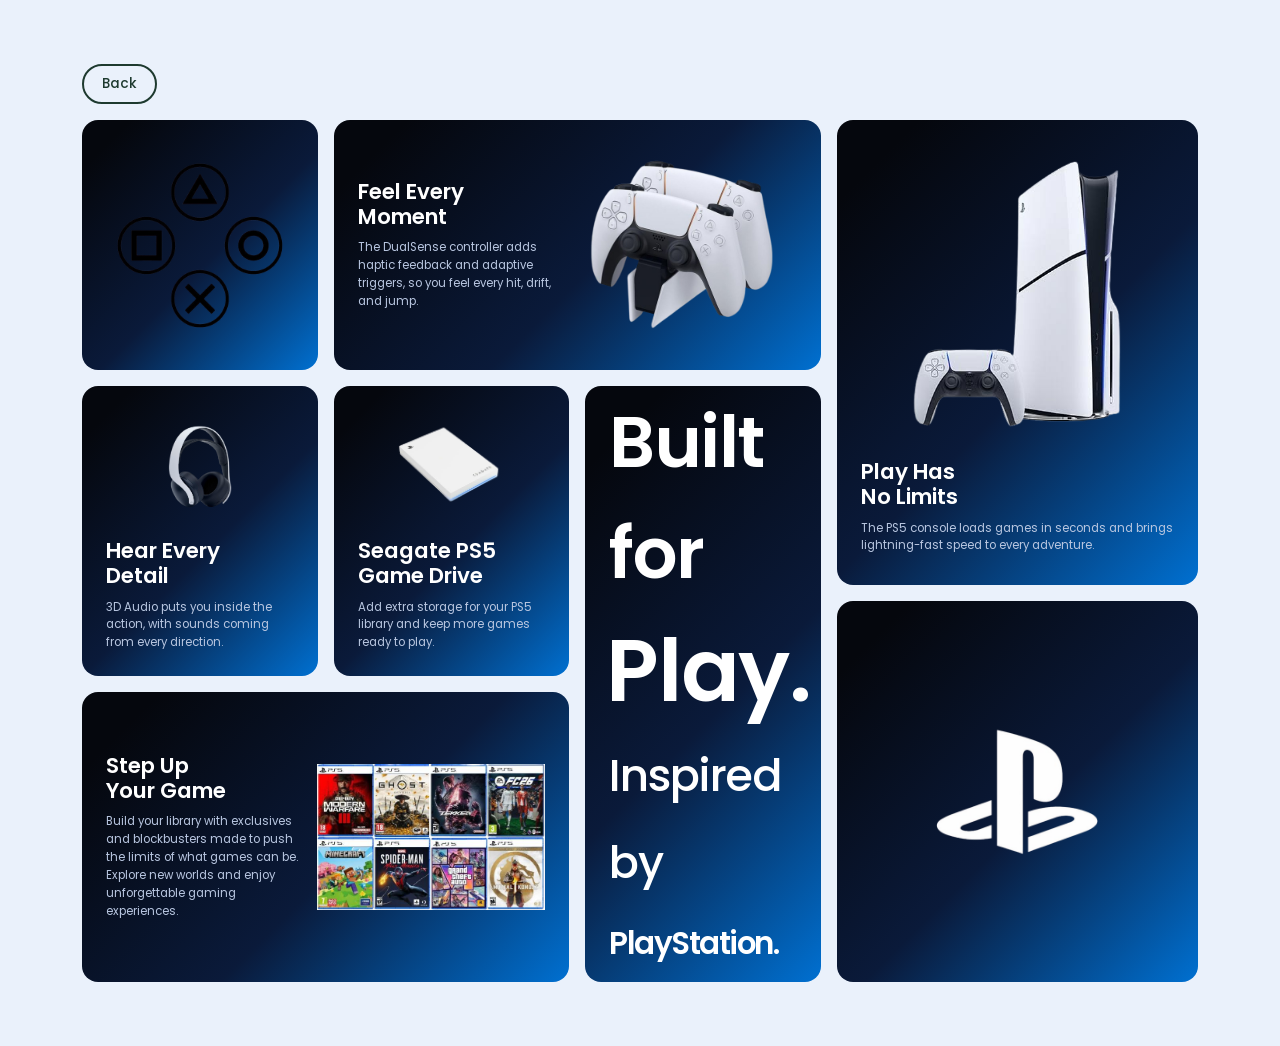
==== index.html @ eca6f2b3 "initial commit" ====
<!doctype html>
<html lang="en">

<head>
  <meta charset="utf-8">
  <meta name="viewport" content="width=device-width, initial-scale=1">
  <title>PS5 Bento</title>
  <link href="https://cdn.jsdelivr.net/npm/bootstrap@5.3.8/dist/css/bootstrap.min.css" rel="stylesheet"
    integrity="sha384-sRIl4kxILFvY47J16cr9ZwB07vP4J8+LH7qKQnuqkuIAvNWLzeN8tE5YBujZqJLB" crossorigin="anonymous">
  <link href="https://fonts.googleapis.com/css2?family=Poppins:wght@400;500;600&family=Playfair+Display:wght@600;700&family=Inter:wght@300;400;500;600&display=swap" rel="stylesheet">
  <style>
    body {
      font-family: "Poppins", system-ui, sans-serif;
      background-color: #eaf1fb;
    }

    .font-display { font-family: 'Playfair Display', serif; }


    .back-btn {
      display: inline-flex;
      align-items: center;
      gap: 8px;
      font-size: 0.85rem;
      font-weight: 500;
      color: #1e3a2f;
      text-decoration: none;
      padding: 8px 18px;
      border: 2px solid #1e3a2f;
      border-radius: 999px;
      transition: background 0.2s, color 0.2s;
    }

    .back-btn:hover { background: #1e3a2f; color: #fff; }

    .bento-section { padding: 64px 0; }

    .bento-title {
      font-weight: 600;
      font-size: clamp(30.4px, 4vw, 41.6px);
      line-height: 1.15;
      letter-spacing: -0.01em;
    }

    .card-title { container-type: inline-size; }

    .card-title .card-text {
      display: flex;
      flex-direction: column;
    }

    .title-fill {
      color: #fff;
      flex: 1;
      display: flex;
      flex-direction: column;
      justify-content: space-between;
      align-items: flex-start;
      letter-spacing: -0.035em;
      text-align: left;
    }

    .t-line { display: block; line-height: 0.9; white-space: nowrap; }
    .t-lg { font-size: 38cqw; }
    .t-xl { font-size: 46cqw; margin-left: -0.03em; }
    .t-md { font-size: 24cqw; font-weight: 500; }
    .t-sm { font-size: 16.5cqw; }

    .card {
      height: 100%;
      min-height: 260px;
      background: linear-gradient(135deg, #05070d 10%, #0a1a3a 55%, #0070d1 100%);
      color: #fff;
      border: 0;
      border-radius: 16px;
      flex-direction: row;
      align-items: center;
      gap: 16px;
      overflow: hidden;
    }

    .card-text {
      flex: 1 1 0;
      min-width: 0;
    }

    .card-text h2 {
      font-size: 21.6px;
      font-weight: 600;
      line-height: 1.15;
      margin-bottom: 9.6px;
    }

    .card-text p {
      font-size: 11.52px;
      line-height: 1.55;
      color: #b8c6e0;
      margin: 0;
    }

    .art {
      flex: 0 0 46%;
      display: flex;
      justify-content: center;
      align-items: center;
    }

    .art img {
      width: 100%;
      max-height: 190px;
      object-fit: contain;
    }

    .card-logo {
      justify-content: center;
      align-items: center;
    }

    .logo-wrap {
      width: 100%;
      display: flex;
      justify-content: center;
      align-items: center;
    }

    .logo-wrap img {
      width: 100%;
      max-width: 280px;
      max-height: 220px;
      object-fit: contain;
    }

    .card-button {
      justify-content: center;
      align-items: center;
    }

    .button-wrap {
      width: 100%;
      height: 100%;
      display: flex;
      justify-content: center;
      align-items: center;
    }

    .button-wrap img {
      max-width: 100%;
      max-height: 200px;
      object-fit: contain;
    }

    .card-tall {
      flex-direction: column;
      align-items: stretch;
      justify-content: space-between;
    }

    .card-tall .art {
      flex: 1;
    }

    .card-tall .art img {
      max-height: 300px;
      height: 100%;
    }

    .card-wide .art {
      flex-basis: 52%;
    }

    .card-wide .art img {
      max-height: 200px;
    }

    @media (min-width: 768px) {
      .card-top { min-height: 250px; }
      .card-sm { min-height: 290px; }
      .card-sm .art img { max-height: 110px; height: auto; }
    }

    @media (min-width: 992px) {
      .bento-right { min-height: 520px; }
      .card-bottom { min-height: 290px; }
      .card-photo { flex: 5 1 0; }
      .card-slot { flex: 4 1 0; }
    }

    @media (max-width: 767.98px) {
      .card { min-height: 0; flex-direction: column-reverse; align-items: stretch; }
      .art { flex-basis: auto; }
      .art img { max-height: 170px; }
      .card-text { flex: none; }
    }
  </style>
</head>

<body>

  <div class="bento-section">
    <div class="container">

      <a href="https://pcyriltiffanie.github.io/pcyriltiffanie.io/" class="back-btn mb-3">Back</a>

      <div class="row g-3">

        <div class="col-lg-8">
          <div class="d-flex flex-column gap-3 h-100 bento-left">

            <div class="row g-3">
              <div class="col-md-4">
                <div class="card card-top card-button p-4">
                  <div class="button-wrap">
                    <img src="others/button.png" alt="PlayStation buttons">
                  </div>
                </div>
              </div>

              <div class="col-md-8">
                <div class="card card-top card-wide p-4">
                  <div class="card-text">
                    <h2>Feel Every<br>Moment</h2>
                    <p>The DualSense controller adds haptic feedback and adaptive triggers, so you feel every hit,
                      drift, and jump.</p>
                  </div>
                  <div class="art">
                    <img src="others/controller.png" alt="DualSense controller">
                  </div>
                </div>
              </div>
            </div>

            <div class="row g-3 flex-fill">
              <div class="col-md-8">
                <div class="d-flex flex-column gap-3 h-100">

                  <div class="row g-3 flex-fill">
                    <div class="col-md-6">
                      <div class="card card-tall card-sm p-4">
                        <div class="art">
                          <img src="others/headset.png" alt="Pulse 3D headset">
                        </div>
                        <div class="card-text">
                          <h2>Hear Every<br>Detail</h2>
                          <p>3D Audio puts you inside the action, with sounds coming from every direction.</p>
                        </div>
                      </div>
                    </div>

                    <div class="col-md-6">
                      <div class="card card-tall card-sm p-4">
                        <div class="art">
                          <img src="others/seagate.png" alt="Seagate Game Drive for PS5">
                        </div>
                        <div class="card-text">
                          <h2>Seagate PS5<br>Game Drive</h2>
                          <p>Add extra storage for your PS5 library and keep more games ready to play.</p>
                        </div>
                      </div>
                    </div>
                  </div>

                  <div class="card card-bottom card-wide p-4 flex-fill">
                    <div class="card-text">
                      <h2>Step Up<br>Your Game</h2>
                      <p>Build your library with exclusives and blockbusters made to push the limits of what games can
                        be. Explore new worlds and enjoy unforgettable gaming experiences.</p>
                    </div>
                    <div class="art">
                      <img src="others/games.jpg" alt="PS5 game cases">
                    </div>
                  </div>

                </div>
              </div>

              <div class="col-md-4">
                <div class="card card-tall card-title p-4">
                  <div class="card-text">
                    <h1 class="bento-title title-fill mb-0">
                      <span class="t-line t-lg">Built</span>
                      <span class="t-line t-lg">for</span>
                      <span class="t-line t-xl">Play.</span>
                      <span class="t-line t-md">Inspired</span>
                      <span class="t-line t-md">by</span>
                      <span class="t-line t-sm">PlayStation.</span>
                    </h1>
                  </div>
                </div>
              </div>
            </div>

          </div>
        </div>

        <div class="col-lg-4">
          <div class="d-flex flex-column gap-3 h-100 bento-right">

            <div class="card card-tall card-photo p-4">
              <div class="art">
                <img src="others/console.png" alt="PS5 console">
              </div>
              <div class="card-text">
                <h2>Play Has<br>No Limits</h2>
                <p>The PS5 console loads games in seconds and brings lightning-fast speed to every adventure.</p>
              </div>
            </div>

            <div class="card card-logo card-slot p-4">
              <div class="logo-wrap">
                <img src="others/logo.png" alt="PlayStation logo">
              </div>
            </div>

          </div>
        </div>

      </div>

    </div>
  </div>

  <script src="https://cdn.jsdelivr.net/npm/bootstrap@5.3.8/dist/js/bootstrap.bundle.min.js"
    integrity="sha384-FKyoEForCGlyvwx9Hj09JcYn3nv7wiPVlz7YYwJrWVcXK/BmnVDxM+D2scQbITxI"
    crossorigin="anonymous"></script>
</body>

</html>
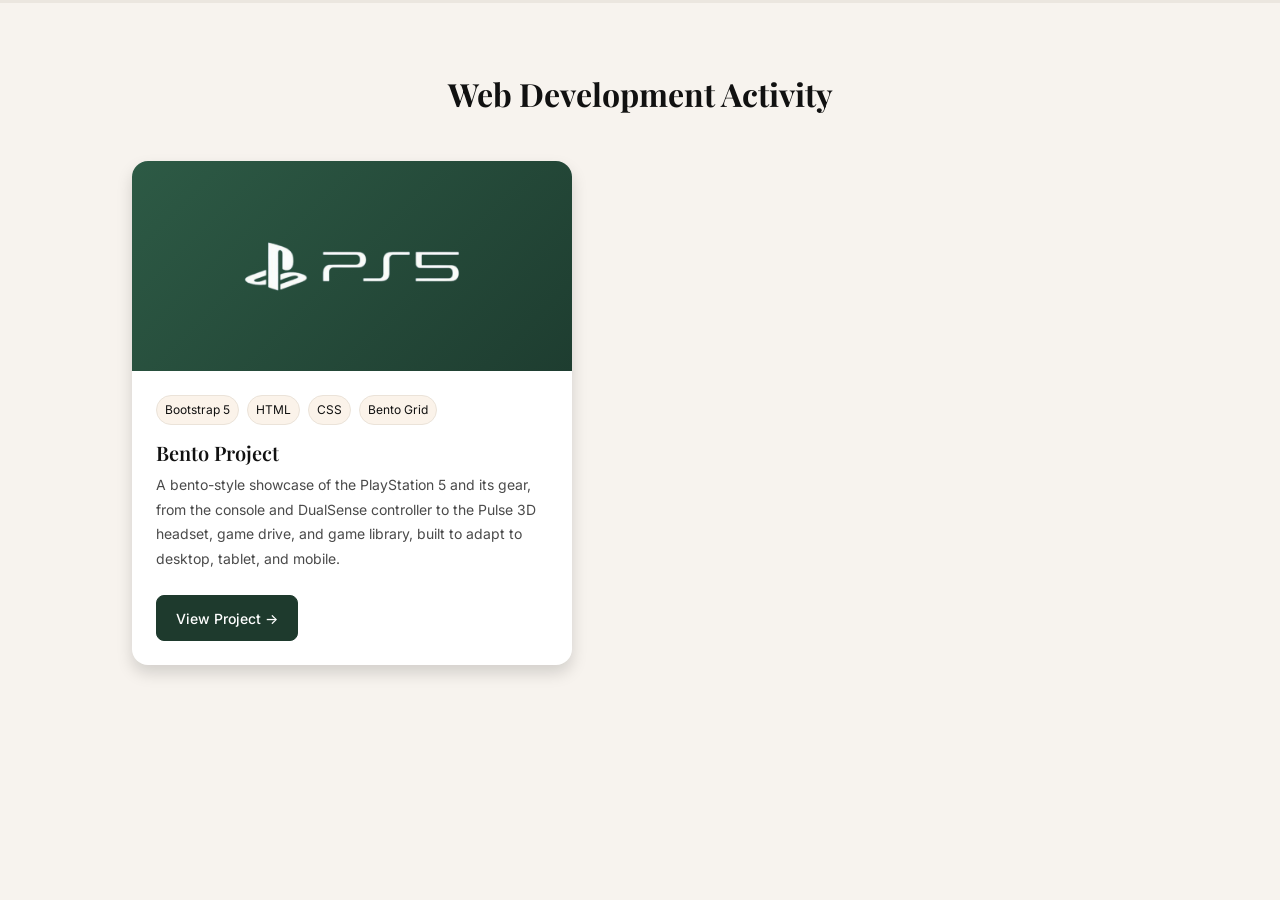
==== commit 337c2ca0: "add" ====
--- a/index.html
+++ b/index.html
@@ -1,327 +1,99 @@
-<!doctype html>
+<!DOCTYPE html>
 <html lang="en">
+<head>
+  <meta charset="UTF-8">
+  <meta name="viewport" content="width=device-width, initial-scale=1">
+  <title>Web Development Activity</title>
 
-<head>
-  <meta charset="utf-8">
-  <meta name="viewport" content="width=device-width, initial-scale=1">
-  <title>PS5 Bento</title>
-  <link href="https://cdn.jsdelivr.net/npm/bootstrap@5.3.8/dist/css/bootstrap.min.css" rel="stylesheet"
-    integrity="sha384-sRIl4kxILFvY47J16cr9ZwB07vP4J8+LH7qKQnuqkuIAvNWLzeN8tE5YBujZqJLB" crossorigin="anonymous">
-  <link href="https://fonts.googleapis.com/css2?family=Poppins:wght@400;500;600&family=Playfair+Display:wght@600;700&family=Inter:wght@300;400;500;600&display=swap" rel="stylesheet">
+  <!-- Bootstrap 5 -->
+  <link href="https://cdn.jsdelivr.net/npm/bootstrap@5.3.3/dist/css/bootstrap.min.css" rel="stylesheet">
+
+  <!-- Fonts -->
+  <link rel="preconnect" href="https://fonts.googleapis.com">
+  <link rel="preconnect" href="https://fonts.gstatic.com" crossorigin>
+  <link href="https://fonts.googleapis.com/css2?family=Inter:wght@400;500;600&family=Playfair+Display:wght@600;700&display=swap" rel="stylesheet">
+
   <style>
-    body {
-      font-family: "Poppins", system-ui, sans-serif;
-      background-color: #eaf1fb;
+    :root {
+      --bs-body-font-family: "Inter", system-ui, sans-serif;
+      --bs-body-bg: #f7f3ee;
+      --bs-body-color: #111;
+      --green-1: #2d5a45;
+      --green-2: #1e3d30;
+      --green-btn: #1e3a2d;
     }
 
-    .font-display { font-family: 'Playfair Display', serif; }
+    body { border-top: 3px solid #ebe6df; }
+    .container { max-width: 1040px; margin-left: auto !important; margin-right: auto !important; }
+    .card-wrap { max-width: 440px; }
+    .card { --bs-card-bg: #fff; }
+    .font-display { font-family: "Playfair Display", Georgia, serif; }
 
+    .intro { max-width: 400px; font-size: 0.9rem; line-height: 1.7; }
 
-    .back-btn {
-      display: inline-flex;
-      align-items: center;
-      gap: 8px;
-      font-size: 0.85rem;
-      font-weight: 500;
-      color: #1e3a2f;
-      text-decoration: none;
-      padding: 8px 18px;
-      border: 2px solid #1e3a2f;
-      border-radius: 999px;
-      transition: background 0.2s, color 0.2s;
+    .card-media {
+      height: 210px;
+      background: linear-gradient(135deg, var(--green-1), var(--green-2));
+    }
+    .card-media img { max-width: 75%; max-height: 70%; object-fit: contain; }
+
+    .tag {
+      font-size: 0.75rem;
+      font-weight: 400;
+      color: #111;
+      background: #fbf3ea;
+      border: 1px solid #ebe3d9;
     }
 
-    .back-btn:hover { background: #1e3a2f; color: #fff; }
+    .card-text { font-size: 0.875rem; line-height: 1.75; color: #4a4a4a; }
 
-    .bento-section { padding: 64px 0; }
-
-    .bento-title {
-      font-weight: 600;
-      font-size: clamp(30.4px, 4vw, 41.6px);
-      line-height: 1.15;
-      letter-spacing: -0.01em;
-    }
-
-    .card-title { container-type: inline-size; }
-
-    .card-title .card-text {
-      display: flex;
-      flex-direction: column;
-    }
-
-    .title-fill {
-      color: #fff;
-      flex: 1;
-      display: flex;
-      flex-direction: column;
-      justify-content: space-between;
-      align-items: flex-start;
-      letter-spacing: -0.035em;
-      text-align: left;
-    }
-
-    .t-line { display: block; line-height: 0.9; white-space: nowrap; }
-    .t-lg { font-size: 38cqw; }
-    .t-xl { font-size: 46cqw; margin-left: -0.03em; }
-    .t-md { font-size: 24cqw; font-weight: 500; }
-    .t-sm { font-size: 16.5cqw; }
-
-    .card {
-      height: 100%;
-      min-height: 260px;
-      background: linear-gradient(135deg, #05070d 10%, #0a1a3a 55%, #0070d1 100%);
-      color: #fff;
-      border: 0;
-      border-radius: 16px;
-      flex-direction: row;
-      align-items: center;
-      gap: 16px;
-      overflow: hidden;
-    }
-
-    .card-text {
-      flex: 1 1 0;
-      min-width: 0;
-    }
-
-    .card-text h2 {
-      font-size: 21.6px;
-      font-weight: 600;
-      line-height: 1.15;
-      margin-bottom: 9.6px;
-    }
-
-    .card-text p {
-      font-size: 11.52px;
-      line-height: 1.55;
-      color: #b8c6e0;
-      margin: 0;
-    }
-
-    .art {
-      flex: 0 0 46%;
-      display: flex;
-      justify-content: center;
-      align-items: center;
-    }
-
-    .art img {
-      width: 100%;
-      max-height: 190px;
-      object-fit: contain;
-    }
-
-    .card-logo {
-      justify-content: center;
-      align-items: center;
-    }
-
-    .logo-wrap {
-      width: 100%;
-      display: flex;
-      justify-content: center;
-      align-items: center;
-    }
-
-    .logo-wrap img {
-      width: 100%;
-      max-width: 280px;
-      max-height: 220px;
-      object-fit: contain;
-    }
-
-    .card-button {
-      justify-content: center;
-      align-items: center;
-    }
-
-    .button-wrap {
-      width: 100%;
-      height: 100%;
-      display: flex;
-      justify-content: center;
-      align-items: center;
-    }
-
-    .button-wrap img {
-      max-width: 100%;
-      max-height: 200px;
-      object-fit: contain;
-    }
-
-    .card-tall {
-      flex-direction: column;
-      align-items: stretch;
-      justify-content: space-between;
-    }
-
-    .card-tall .art {
-      flex: 1;
-    }
-
-    .card-tall .art img {
-      max-height: 300px;
-      height: 100%;
-    }
-
-    .card-wide .art {
-      flex-basis: 52%;
-    }
-
-    .card-wide .art img {
-      max-height: 200px;
-    }
-
-    @media (min-width: 768px) {
-      .card-top { min-height: 250px; }
-      .card-sm { min-height: 290px; }
-      .card-sm .art img { max-height: 110px; height: auto; }
-    }
-
-    @media (min-width: 992px) {
-      .bento-right { min-height: 520px; }
-      .card-bottom { min-height: 290px; }
-      .card-photo { flex: 5 1 0; }
-      .card-slot { flex: 4 1 0; }
-    }
-
-    @media (max-width: 767.98px) {
-      .card { min-height: 0; flex-direction: column-reverse; align-items: stretch; }
-      .art { flex-basis: auto; }
-      .art img { max-height: 170px; }
-      .card-text { flex: none; }
+    .btn-project {
+      --bs-btn-bg: var(--green-btn);
+      --bs-btn-border-color: var(--green-btn);
+      --bs-btn-color: #fff;
+      --bs-btn-hover-bg: var(--green-1);
+      --bs-btn-hover-border-color: var(--green-1);
+      --bs-btn-hover-color: #fff;
+      --bs-btn-active-bg: var(--green-1);
+      --bs-btn-active-border-color: var(--green-1);
+      --bs-btn-active-color: #fff;
+      --bs-btn-border-radius: 8px;
+      --bs-btn-padding-x: 1.2rem;
+      --bs-btn-padding-y: 0.7rem;
+      --bs-btn-font-size: 0.875rem;
+      font-weight: 500;
     }
   </style>
 </head>
+<body>
+  <section class="container py-5 my-lg-4" id="projects">
+    <h2 class="font-display fw-bold text-center mb-5">Web Development Activity</h2>
 
-<body>
+    <div class="card-wrap me-auto">
+      <div>
+        <article class="card h-100 border-0 shadow rounded-4 overflow-hidden">
+          <div class="card-media d-flex align-items-center justify-content-center">
+            <img src="Activity 1/ps5_project.png" alt="PlayStation 5">
+          </div>
 
-  <div class="bento-section">
-    <div class="container">
+          <div class="card-body p-4">
+            <ul class="list-unstyled d-flex flex-wrap gap-2 mb-3">
+              <li><span class="badge rounded-pill tag px-2 py-2">Bootstrap 5</span></li>
+              <li><span class="badge rounded-pill tag px-2 py-2">HTML</span></li>
+              <li><span class="badge rounded-pill tag px-2 py-2">CSS</span></li>
+              <li><span class="badge rounded-pill tag px-2 py-2">Bento Grid</span></li>
+            </ul>
 
-      <a href="https://pcyriltiffanie.github.io/pcyriltiffanie.io/" class="back-btn mb-3">Back</a>
+            <h3 class="font-display fs-5 fw-semibold mb-2">Bento Project</h3>
+            <p class="card-text mb-4">A bento-style showcase of the PlayStation 5 and its gear, from the console and DualSense controller to the Pulse 3D headset, game drive, and game library, built to adapt to desktop, tablet, and mobile.</p>
 
-      <div class="row g-3">
+            <a href="https://pcyriltiffanie.github.io/WebDev/Activity%201/" class="btn btn-project">View Project →</a>
+          </div>
+        </article>
+      </div>
+    </div>
+  </section>
 
-        <div class="col-lg-8">
-          <div class="d-flex flex-column gap-3 h-100 bento-left">
-
-            <div class="row g-3">
-              <div class="col-md-4">
-                <div class="card card-top card-button p-4">
-                  <div class="button-wrap">
-                    <img src="others/button.png" alt="PlayStation buttons">
-                  </div>
-                </div>
-              </div>
-
-              <div class="col-md-8">
-                <div class="card card-top card-wide p-4">
-                  <div class="card-text">
-                    <h2>Feel Every<br>Moment</h2>
-                    <p>The DualSense controller adds haptic feedback and adaptive triggers, so you feel every hit,
-                      drift, and jump.</p>
-                  </div>
-                  <div class="art">
-                    <img src="others/controller.png" alt="DualSense controller">
-                  </div>
-                </div>
-              </div>
-            </div>
-
-            <div class="row g-3 flex-fill">
-              <div class="col-md-8">
-                <div class="d-flex flex-column gap-3 h-100">
-
-                  <div class="row g-3 flex-fill">
-                    <div class="col-md-6">
-                      <div class="card card-tall card-sm p-4">
-                        <div class="art">
-                          <img src="others/headset.png" alt="Pulse 3D headset">
-                        </div>
-                        <div class="card-text">
-                          <h2>Hear Every<br>Detail</h2>
-                          <p>3D Audio puts you inside the action, with sounds coming from every direction.</p>
-                        </div>
-                      </div>
-                    </div>
-
-                    <div class="col-md-6">
-                      <div class="card card-tall card-sm p-4">
-                        <div class="art">
-                          <img src="others/seagate.png" alt="Seagate Game Drive for PS5">
-                        </div>
-                        <div class="card-text">
-                          <h2>Seagate PS5<br>Game Drive</h2>
-                          <p>Add extra storage for your PS5 library and keep more games ready to play.</p>
-                        </div>
-                      </div>
-                    </div>
-                  </div>
-
-                  <div class="card card-bottom card-wide p-4 flex-fill">
-                    <div class="card-text">
-                      <h2>Step Up<br>Your Game</h2>
-                      <p>Build your library with exclusives and blockbusters made to push the limits of what games can
-                        be. Explore new worlds and enjoy unforgettable gaming experiences.</p>
-                    </div>
-                    <div class="art">
-                      <img src="others/games.jpg" alt="PS5 game cases">
-                    </div>
-                  </div>
-
-                </div>
-              </div>
-
-              <div class="col-md-4">
-                <div class="card card-tall card-title p-4">
-                  <div class="card-text">
-                    <h1 class="bento-title title-fill mb-0">
-                      <span class="t-line t-lg">Built</span>
-                      <span class="t-line t-lg">for</span>
-                      <span class="t-line t-xl">Play.</span>
-                      <span class="t-line t-md">Inspired</span>
-                      <span class="t-line t-md">by</span>
-                      <span class="t-line t-sm">PlayStation.</span>
-                    </h1>
-                  </div>
-                </div>
-              </div>
-            </div>
-
-          </div>
-        </div>
-
-        <div class="col-lg-4">
-          <div class="d-flex flex-column gap-3 h-100 bento-right">
-
-            <div class="card card-tall card-photo p-4">
-              <div class="art">
-                <img src="others/console.png" alt="PS5 console">
-              </div>
-              <div class="card-text">
-                <h2>Play Has<br>No Limits</h2>
-                <p>The PS5 console loads games in seconds and brings lightning-fast speed to every adventure.</p>
-              </div>
-            </div>
-
-            <div class="card card-logo card-slot p-4">
-              <div class="logo-wrap">
-                <img src="others/logo.png" alt="PlayStation logo">
-              </div>
-            </div>
-
-          </div>
-        </div>
-
-      </div>
-
-    </div>
-  </div>
-
-  <script src="https://cdn.jsdelivr.net/npm/bootstrap@5.3.8/dist/js/bootstrap.bundle.min.js"
-    integrity="sha384-FKyoEForCGlyvwx9Hj09JcYn3nv7wiPVlz7YYwJrWVcXK/BmnVDxM+D2scQbITxI"
-    crossorigin="anonymous"></script>
+  <script src="https://cdn.jsdelivr.net/npm/bootstrap@5.3.3/dist/js/bootstrap.bundle.min.js"></script>
 </body>
-
 </html>
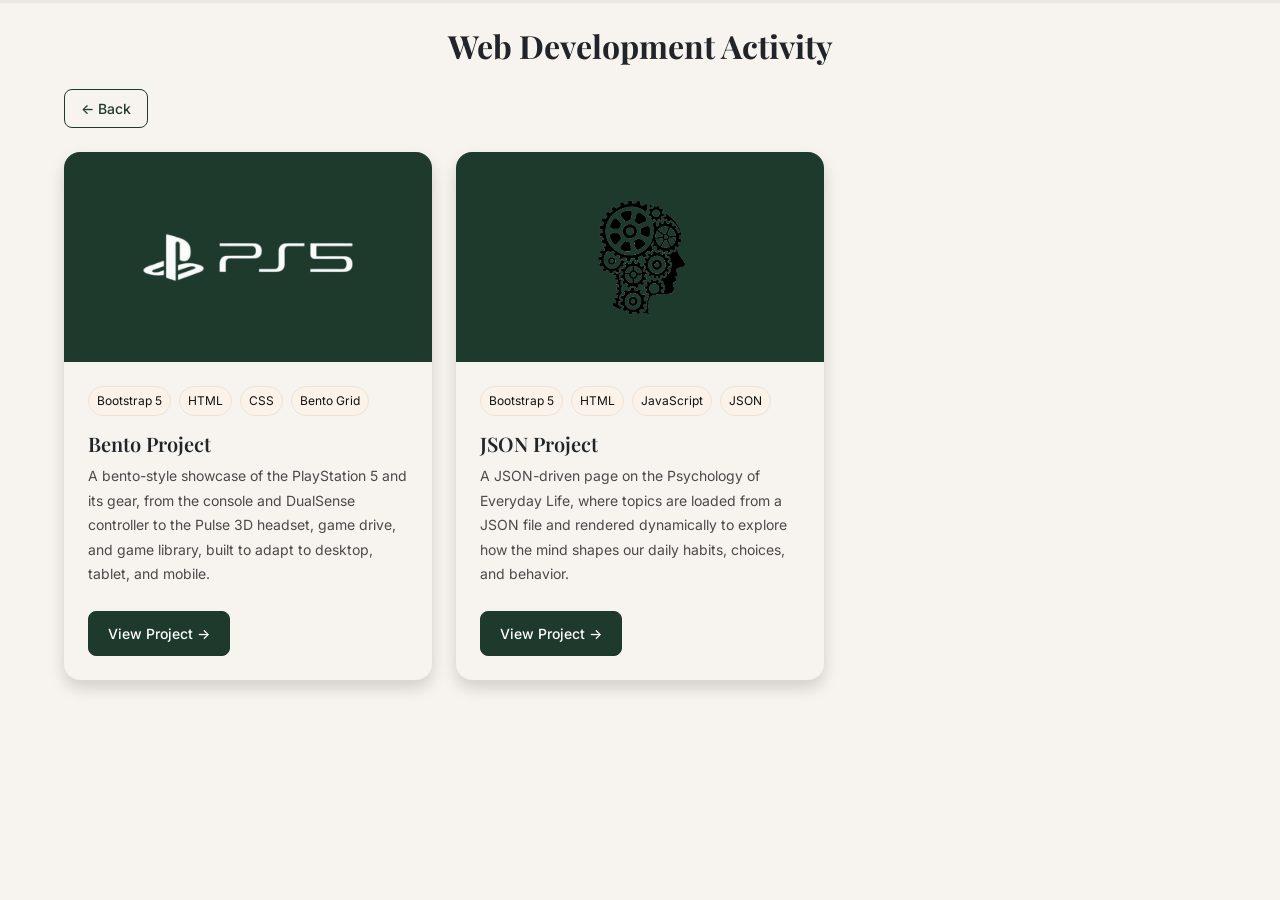
==== commit 5f8aa823: "add" ====
--- a/index.html
+++ b/index.html
@@ -5,37 +5,61 @@
   <meta name="viewport" content="width=device-width, initial-scale=1">
   <title>Web Development Activity</title>
 
-  <!-- Bootstrap 5 -->
   <link href="https://cdn.jsdelivr.net/npm/bootstrap@5.3.3/dist/css/bootstrap.min.css" rel="stylesheet">
-
-  <!-- Fonts -->
   <link rel="preconnect" href="https://fonts.googleapis.com">
   <link rel="preconnect" href="https://fonts.gstatic.com" crossorigin>
-  <link href="https://fonts.googleapis.com/css2?family=Inter:wght@400;500;600&family=Playfair+Display:wght@600;700&display=swap" rel="stylesheet">
+  <link href="https://fonts.googleapis.com/css2?family=Inter:wght@400;500&family=Playfair+Display:wght@600;700&display=swap" rel="stylesheet">
 
   <style>
     :root {
       --bs-body-font-family: "Inter", system-ui, sans-serif;
       --bs-body-bg: #f7f3ee;
-      --bs-body-color: #111;
-      --green-1: #2d5a45;
-      --green-2: #1e3d30;
-      --green-btn: #1e3a2d;
+      --green-dark: #1e3a2d;
     }
 
-    body { border-top: 3px solid #ebe6df; }
-    .container { max-width: 1040px; margin-left: auto !important; margin-right: auto !important; }
-    .card-wrap { max-width: 440px; }
-    .card { --bs-card-bg: #fff; }
-    .font-display { font-family: "Playfair Display", Georgia, serif; }
+    body {
+      border-top: 3px solid #ebe6df;
+    }
 
-    .intro { max-width: 400px; font-size: 0.9rem; line-height: 1.7; }
+    .container {
+      max-width: 1200px;
+    }
+
+    .font-display {
+      font-family: "Playfair Display", Georgia, serif;
+    }
+
+    .btn-back,
+    .btn-project {
+      display: inline-block;
+      font-size: 0.875rem;
+      font-weight: 500;
+      border: 1px solid var(--green-dark);
+      border-radius: 8px;
+      text-decoration: none;
+    }
+
+    .btn-back {
+      color: var(--green-dark);
+      padding: 0.5rem 1rem;
+    }
+
+    .btn-project {
+      color: #fff;
+      background: var(--green-dark);
+      padding: 0.7rem 1.2rem;
+    }
 
     .card-media {
       height: 210px;
-      background: linear-gradient(135deg, var(--green-1), var(--green-2));
+      background: var(--green-dark);
     }
-    .card-media img { max-width: 75%; max-height: 70%; object-fit: contain; }
+
+    .card-media img {
+      max-width: 75%;
+      max-height: 70%;
+      object-fit: contain;
+    }
 
     .tag {
       font-size: 0.75rem;
@@ -45,32 +69,21 @@
       border: 1px solid #ebe3d9;
     }
 
-    .card-text { font-size: 0.875rem; line-height: 1.75; color: #4a4a4a; }
-
-    .btn-project {
-      --bs-btn-bg: var(--green-btn);
-      --bs-btn-border-color: var(--green-btn);
-      --bs-btn-color: #fff;
-      --bs-btn-hover-bg: var(--green-1);
-      --bs-btn-hover-border-color: var(--green-1);
-      --bs-btn-hover-color: #fff;
-      --bs-btn-active-bg: var(--green-1);
-      --bs-btn-active-border-color: var(--green-1);
-      --bs-btn-active-color: #fff;
-      --bs-btn-border-radius: 8px;
-      --bs-btn-padding-x: 1.2rem;
-      --bs-btn-padding-y: 0.7rem;
-      --bs-btn-font-size: 0.875rem;
-      font-weight: 500;
+    .card-text {
+      font-size: 0.875rem;
+      line-height: 1.75;
+      color: #4a4a4a;
     }
   </style>
 </head>
 <body>
-  <section class="container py-5 my-lg-4" id="projects">
-    <h2 class="font-display fw-bold text-center mb-5">Web Development Activity</h2>
+  <section class="container px-3 px-md-4 py-4" id="projects">
+    <h2 class="font-display fw-bold text-center mb-4">Web Development Activity</h2>
 
-    <div class="card-wrap me-auto">
-      <div>
+    <a href="https://pcyriltiffanie.github.io/pcyriltiffanie.io/" class="btn-back mb-4">← Back</a>
+
+    <div class="row g-4">
+      <div class="col-12 col-md-6 col-lg-4">
         <article class="card h-100 border-0 shadow rounded-4 overflow-hidden">
           <div class="card-media d-flex align-items-center justify-content-center">
             <img src="Activity 1/ps5_project.png" alt="PlayStation 5">
@@ -86,14 +99,32 @@
 
             <h3 class="font-display fs-5 fw-semibold mb-2">Bento Project</h3>
             <p class="card-text mb-4">A bento-style showcase of the PlayStation 5 and its gear, from the console and DualSense controller to the Pulse 3D headset, game drive, and game library, built to adapt to desktop, tablet, and mobile.</p>
+            <a href="https://pcyriltiffanie.github.io/WebDev/Activity%201/bento.html" class="btn-project" target="_blank" rel="noopener noreferrer">View Project →</a>
+          </div>
+        </article>
+      </div>
 
-            <a href="https://pcyriltiffanie.github.io/WebDev/Activity%201/" class="btn btn-project">View Project →</a>
+      <div class="col-12 col-md-6 col-lg-4">
+        <article class="card h-100 border-0 shadow rounded-4 overflow-hidden">
+          <div class="card-media d-flex align-items-center justify-content-center">
+            <img src="Activity 2/othres/brain_project.png" alt="Brain illustration for Psychology of Everyday Life">
+          </div>
+
+          <div class="card-body p-4">
+            <ul class="list-unstyled d-flex flex-wrap gap-2 mb-3">
+              <li><span class="badge rounded-pill tag px-2 py-2">Bootstrap 5</span></li>
+              <li><span class="badge rounded-pill tag px-2 py-2">HTML</span></li>
+              <li><span class="badge rounded-pill tag px-2 py-2">JavaScript</span></li>
+              <li><span class="badge rounded-pill tag px-2 py-2">JSON</span></li>
+            </ul>
+
+            <h3 class="font-display fs-5 fw-semibold mb-2">JSON Project</h3>
+            <p class="card-text mb-4">A JSON-driven page on the Psychology of Everyday Life, where topics are loaded from a JSON file and rendered dynamically to explore how the mind shapes our daily habits, choices, and behavior.</p>
+            <a href="https://pcyriltiffanie.github.io/WebDev/Activity%202/json.html" class="btn-project" target="_blank" rel="noopener noreferrer">View Project →</a>
           </div>
         </article>
       </div>
     </div>
   </section>
-
-  <script src="https://cdn.jsdelivr.net/npm/bootstrap@5.3.3/dist/js/bootstrap.bundle.min.js"></script>
 </body>
 </html>
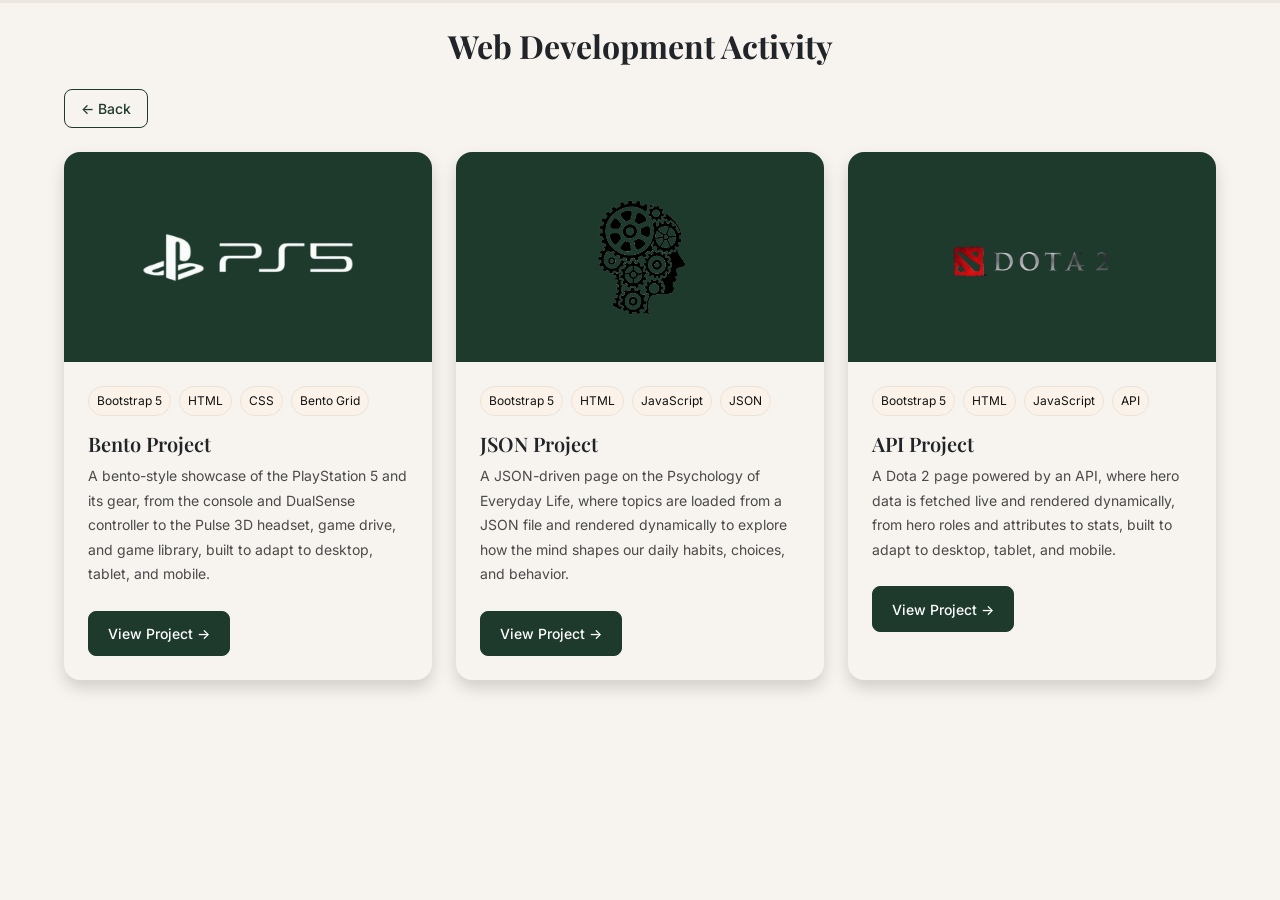
==== commit 9a1ce72e: "activity3" ====
--- a/index.html
+++ b/index.html
@@ -124,6 +124,27 @@
           </div>
         </article>
       </div>
+
+      <div class="col-12 col-md-6 col-lg-4">
+        <article class="card h-100 border-0 shadow rounded-4 overflow-hidden">
+          <div class="card-media d-flex align-items-center justify-content-center">
+            <img src="Activity 3/others/logo.png" alt="API project logo">
+          </div>
+
+          <div class="card-body p-4">
+            <ul class="list-unstyled d-flex flex-wrap gap-2 mb-3">
+              <li><span class="badge rounded-pill tag px-2 py-2">Bootstrap 5</span></li>
+              <li><span class="badge rounded-pill tag px-2 py-2">HTML</span></li>
+              <li><span class="badge rounded-pill tag px-2 py-2">JavaScript</span></li>
+              <li><span class="badge rounded-pill tag px-2 py-2">API</span></li>
+            </ul>
+
+            <h3 class="font-display fs-5 fw-semibold mb-2">API Project</h3>
+            <p class="card-text mb-4">A Dota 2 page powered by an API, where hero data is fetched live and rendered dynamically, from hero roles and attributes to stats, built to adapt to desktop, tablet, and mobile.</p>
+            <a href="https://pcyriltiffanie.github.io/WebDev/Activity%203/api.html" class="btn-project" target="_blank" rel="noopener noreferrer">View Project →</a>
+          </div>
+        </article>
+      </div>
     </div>
   </section>
 </body>
